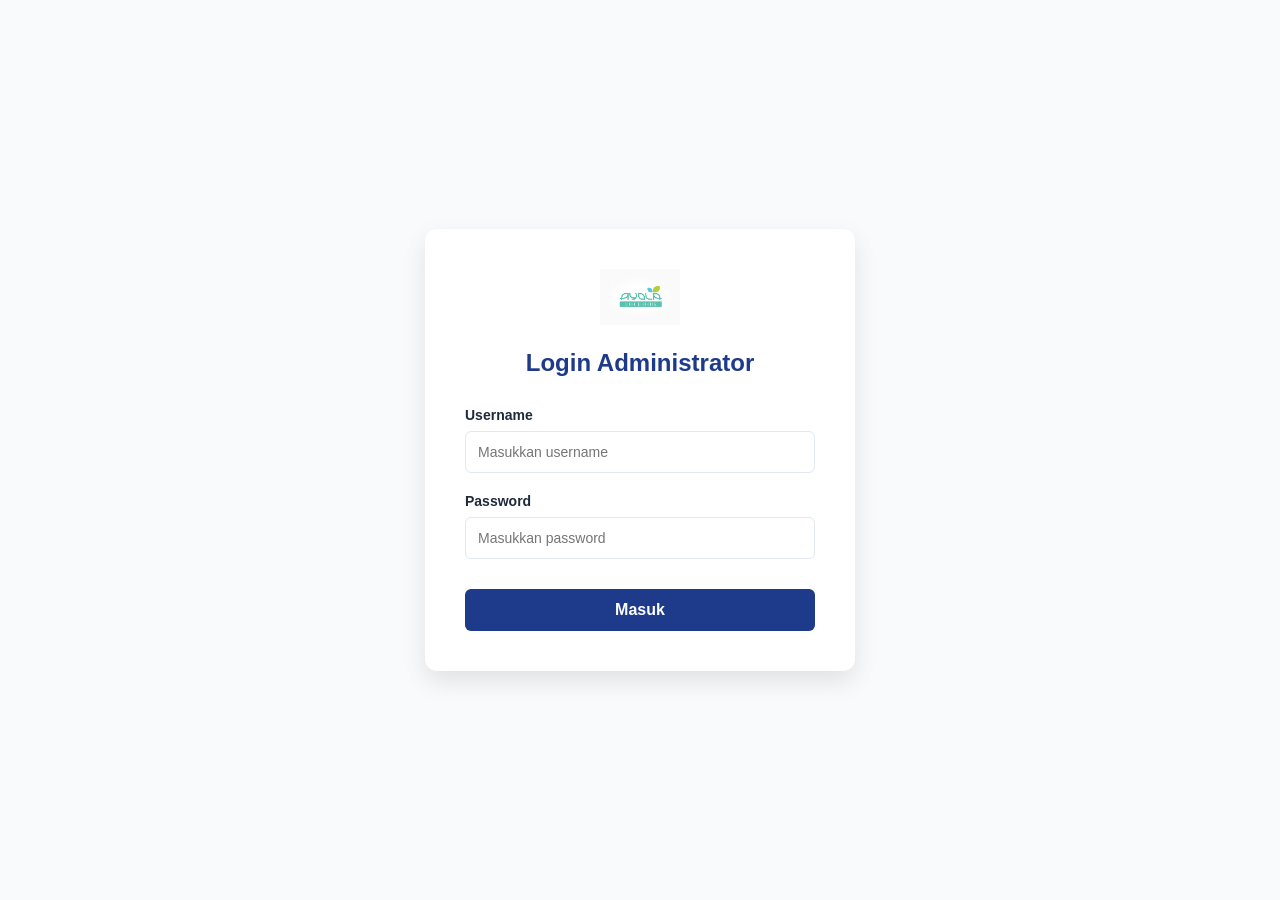
==== index.html @ 77dcda5b "Add files via upload" ====
<!DOCTYPE html>
<html lang="id">
<head>
    <meta charset="UTF-8">
    <meta name="viewport" content="width=device-width, initial-scale=1.0">
    <title>Login - Portal IT</title>
    <style>
        :root { 
            --primary: #1e3a8a; 
            --bg: #f8fafc; 
            --text: #1e293b; 
            --card-bg: #ffffff; 
            --border: #e2e8f0; 
        }
        body { 
            font-family: 'Segoe UI', Tahoma, Geneva, Verdana, sans-serif; 
            background-color: var(--bg); 
            color: var(--text); 
            margin: 0; 
            height: 100vh;
            display: flex; 
            justify-content: center; 
            align-items: center; 
        }
        .login-container {
            background-color: var(--card-bg);
            padding: 40px;
            border-radius: 12px;
            box-shadow: 0 10px 25px rgba(0,0,0,0.1);
            width: 100%;
            max-width: 350px;
            text-align: center;
        }
        .logo-login {
            width: 80px;
            margin-bottom: 20px;
        }
        h2 {
            margin-top: 0;
            color: var(--primary);
            margin-bottom: 30px;
        }
        .form-group {
            margin-bottom: 20px;
            text-align: left;
        }
        label {
            display: block;
            margin-bottom: 8px;
            font-size: 14px;
            font-weight: 600;
        }
        input {
            width: 100%;
            padding: 12px;
            border: 1px solid var(--border);
            border-radius: 6px;
            box-sizing: border-box;
            font-size: 14px;
        }
        input:focus {
            outline: none;
            border-color: var(--primary);
        }
        button {
            width: 100%;
            background-color: var(--primary);
            color: white;
            border: none;
            padding: 12px;
            border-radius: 6px;
            font-size: 16px;
            font-weight: bold;
            cursor: pointer;
            transition: 0.3s;
            margin-top: 10px;
        }
        button:hover {
            background-color: #172554;
        }
        .error-message {
            color: #ef4444;
            font-size: 13px;
            margin-top: 15px;
            display: none; /* Disembunyikan secara default */
        }
    </style>
</head>
<body>

    <div class="login-container">
        <!-- Jangan lupa sesuaikan nama logo.png di bawah ini jika perlu -->
        <img src="Ayola.png" alt="Logo" class="logo-login">
        
        <h2>Login Administrator</h2>

        <form id="loginForm">
            <div class="form-group">
                <label for="username">Username</label>
                <input type="text" id="username" placeholder="Masukkan username" required>
            </div>
            
            <div class="form-group">
                <label for="password">Password</label>
                <input type="password" id="password" placeholder="Masukkan password" required>
            </div>

            <button type="submit">Masuk</button>
            <div id="errorMessage" class="error-message">Username atau password salah!</div>
        </form>
    </div>

    <script>
        // --- PENGATURAN USERNAME DAN PASSWORD ---
        // Anda bisa mengubah 'admin' dan '12345' di bawah ini
        const validUsername = "admin";
        const validPassword = "123"; 

        document.getElementById('loginForm').addEventListener('submit', function(e) {
            e.preventDefault(); // Mencegah halaman refresh otomatis
            
            const inputUser = document.getElementById('username').value;
            const inputPass = document.getElementById('password').value;
            const errorMsg = document.getElementById('errorMessage');

            // Cek apakah username dan password cocok
            if (inputUser === validUsername && inputPass === validPassword) {
                // Jika BENAR, sembunyikan pesan error dan pindah ke halaman Dashboard
                errorMsg.style.display = 'none';
                
                // Simpan "tanda" bahwa user sudah login (opsional untuk keamanan tambahan nanti)
                localStorage.setItem('isLoggedIn', 'true');
                
                // Pindah halaman
                window.location.href = 'dashboard.html'; 
            } else {
                // Jika SALAH, tampilkan pesan error
                errorMsg.style.display = 'block';
            }
        });
    </script>

</body>
</html>
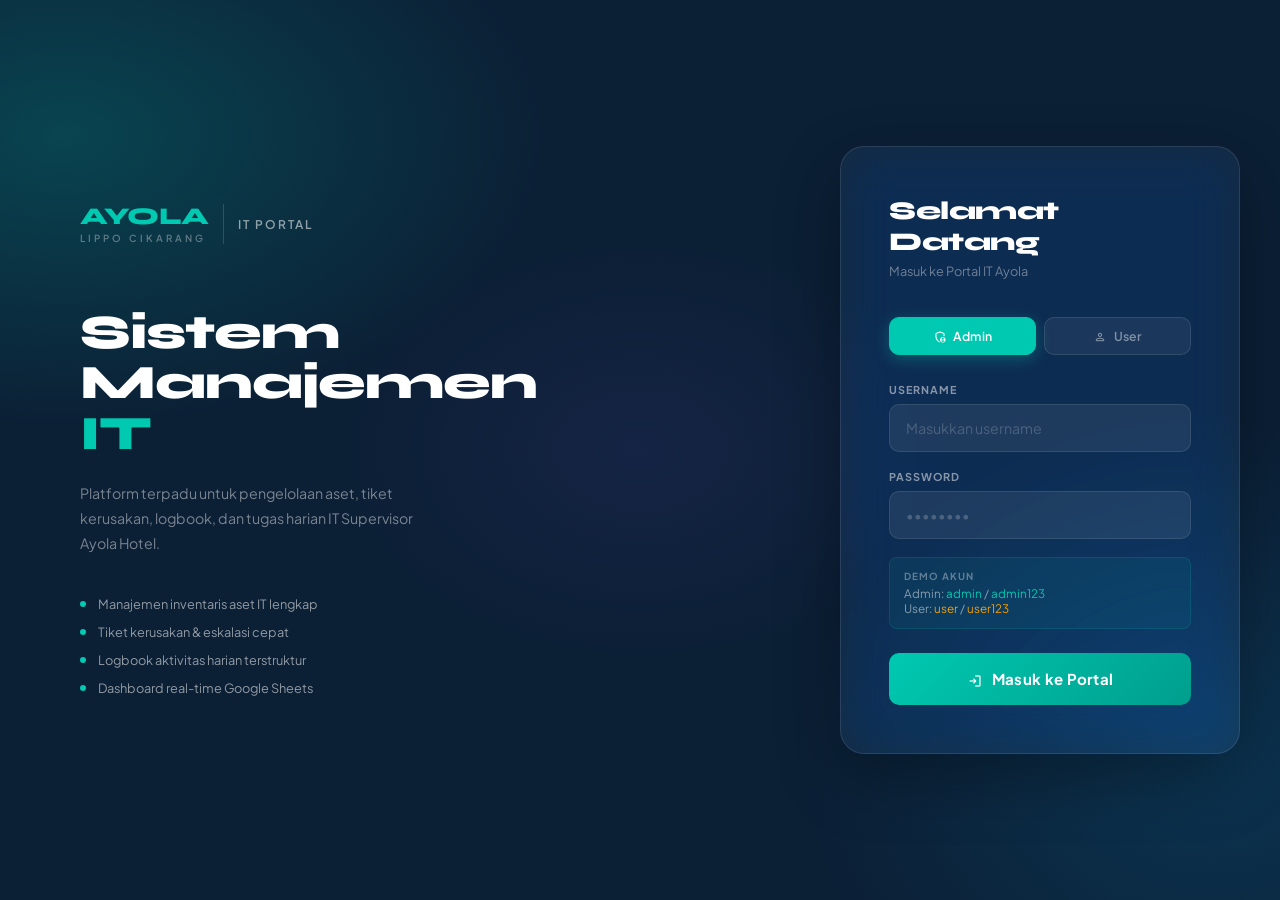
==== commit fd4917f2: "Add files via upload" ====
--- a/index.html
+++ b/index.html
@@ -1,144 +1,158 @@
-<!DOCTYPE html>
-<html lang="id">
-<head>
-    <meta charset="UTF-8">
-    <meta name="viewport" content="width=device-width, initial-scale=1.0">
-    <title>Login - Portal IT</title>
-    <style>
-        :root { 
-            --primary: #1e3a8a; 
-            --bg: #f8fafc; 
-            --text: #1e293b; 
-            --card-bg: #ffffff; 
-            --border: #e2e8f0; 
-        }
-        body { 
-            font-family: 'Segoe UI', Tahoma, Geneva, Verdana, sans-serif; 
-            background-color: var(--bg); 
-            color: var(--text); 
-            margin: 0; 
-            height: 100vh;
-            display: flex; 
-            justify-content: center; 
-            align-items: center; 
-        }
-        .login-container {
-            background-color: var(--card-bg);
-            padding: 40px;
-            border-radius: 12px;
-            box-shadow: 0 10px 25px rgba(0,0,0,0.1);
-            width: 100%;
-            max-width: 350px;
-            text-align: center;
-        }
-        .logo-login {
-            width: 80px;
-            margin-bottom: 20px;
-        }
-        h2 {
-            margin-top: 0;
-            color: var(--primary);
-            margin-bottom: 30px;
-        }
-        .form-group {
-            margin-bottom: 20px;
-            text-align: left;
-        }
-        label {
-            display: block;
-            margin-bottom: 8px;
-            font-size: 14px;
-            font-weight: 600;
-        }
-        input {
-            width: 100%;
-            padding: 12px;
-            border: 1px solid var(--border);
-            border-radius: 6px;
-            box-sizing: border-box;
-            font-size: 14px;
-        }
-        input:focus {
-            outline: none;
-            border-color: var(--primary);
-        }
-        button {
-            width: 100%;
-            background-color: var(--primary);
-            color: white;
-            border: none;
-            padding: 12px;
-            border-radius: 6px;
-            font-size: 16px;
-            font-weight: bold;
-            cursor: pointer;
-            transition: 0.3s;
-            margin-top: 10px;
-        }
-        button:hover {
-            background-color: #172554;
-        }
-        .error-message {
-            color: #ef4444;
-            font-size: 13px;
-            margin-top: 15px;
-            display: none; /* Disembunyikan secara default */
-        }
-    </style>
-</head>
-<body>
-
-    <div class="login-container">
-        <!-- Jangan lupa sesuaikan nama logo.png di bawah ini jika perlu -->
-        <img src="Ayola.png" alt="Logo" class="logo-login">
-        
-        <h2>Login Administrator</h2>
-
-        <form id="loginForm">
-            <div class="form-group">
-                <label for="username">Username</label>
-                <input type="text" id="username" placeholder="Masukkan username" required>
-            </div>
-            
-            <div class="form-group">
-                <label for="password">Password</label>
-                <input type="password" id="password" placeholder="Masukkan password" required>
-            </div>
-
-            <button type="submit">Masuk</button>
-            <div id="errorMessage" class="error-message">Username atau password salah!</div>
-        </form>
-    </div>
-
-    <script>
-        // --- PENGATURAN USERNAME DAN PASSWORD ---
-        // Anda bisa mengubah 'admin' dan '12345' di bawah ini
-        const validUsername = "admin";
-        const validPassword = "123"; 
-
-        document.getElementById('loginForm').addEventListener('submit', function(e) {
-            e.preventDefault(); // Mencegah halaman refresh otomatis
-            
-            const inputUser = document.getElementById('username').value;
-            const inputPass = document.getElementById('password').value;
-            const errorMsg = document.getElementById('errorMessage');
-
-            // Cek apakah username dan password cocok
-            if (inputUser === validUsername && inputPass === validPassword) {
-                // Jika BENAR, sembunyikan pesan error dan pindah ke halaman Dashboard
-                errorMsg.style.display = 'none';
-                
-                // Simpan "tanda" bahwa user sudah login (opsional untuk keamanan tambahan nanti)
-                localStorage.setItem('isLoggedIn', 'true');
-                
-                // Pindah halaman
-                window.location.href = 'dashboard.html'; 
-            } else {
-                // Jika SALAH, tampilkan pesan error
-                errorMsg.style.display = 'block';
-            }
-        });
-    </script>
-
-</body>
-</html>+<!DOCTYPE html>
+<html lang="id">
+<head>
+<meta charset="UTF-8">
+<meta name="viewport" content="width=device-width, initial-scale=1.0">
+<title>Ayola IT Portal – Login</title>
+<link href="https://fonts.googleapis.com/css2?family=Plus+Jakarta+Sans:wght@300;400;500;600;700;800&family=Syne:wght@700;800;900&display=swap" rel="stylesheet">
+<link href="https://fonts.googleapis.com/css2?family=Material+Symbols+Rounded:opsz,wght,FILL,GRAD@20,400,1,0" rel="stylesheet">
+<link rel="stylesheet" href="shared.css">
+</head>
+<body>
+
+<div id="loginPage">
+  <div class="login-left">
+    <div class="brand-mark">
+      <div>
+        <div class="brand-logo-text">AYOLA</div>
+        <div class="brand-logo-sub">Lippo Cikarang</div>
+      </div>
+      <div class="brand-divider"></div>
+      <div class="brand-portal">IT Portal</div>
+    </div>
+    <h1>Sistem<br>Manajemen <em>IT</em></h1>
+    <p>Platform terpadu untuk pengelolaan aset, tiket kerusakan, logbook, dan tugas harian IT Supervisor Ayola Hotel.</p>
+    <div class="login-features">
+      <div class="login-feat"><div class="dot"></div>Manajemen inventaris aset IT lengkap</div>
+      <div class="login-feat"><div class="dot"></div>Tiket kerusakan & eskalasi cepat</div>
+      <div class="login-feat"><div class="dot"></div>Logbook aktivitas harian terstruktur</div>
+      <div class="login-feat"><div class="dot"></div>Dashboard real-time Google Sheets</div>
+    </div>
+  </div>
+
+  <div class="login-right">
+    <div class="login-card">
+      <h2>Selamat Datang</h2>
+      <div class="subtitle">Masuk ke Portal IT Ayola</div>
+
+      <div class="role-tabs">
+        <button class="role-tab active" onclick="setRole('admin', this)">
+          <span class="material-symbols-rounded" style="font-size:14px;vertical-align:middle;margin-right:4px">admin_panel_settings</span>
+          Admin
+        </button>
+        <button class="role-tab" onclick="setRole('user', this)">
+          <span class="material-symbols-rounded" style="font-size:14px;vertical-align:middle;margin-right:4px">person</span>
+          User
+        </button>
+      </div>
+
+      <div class="field">
+        <label>Username</label>
+        <input id="lUser" type="text" placeholder="Masukkan username" autocomplete="username">
+      </div>
+      <div class="field">
+        <label>Password</label>
+        <input id="lPass" type="password" placeholder="••••••••" autocomplete="current-password">
+      </div>
+
+      <div style="background:rgba(0,201,177,0.07);border:1px solid rgba(0,201,177,0.15);border-radius:8px;padding:12px 14px;margin-bottom:16px;font-size:0.78rem;color:rgba(255,255,255,0.5)">
+        <div style="margin-bottom:4px;color:rgba(255,255,255,0.35);font-weight:700;text-transform:uppercase;letter-spacing:1px;font-size:0.65rem">Demo Akun</div>
+        <div>Admin: <span style="color:var(--teal)">admin</span> / <span style="color:var(--teal)">admin123</span></div>
+        <div>User: <span style="color:var(--amber)">user</span> / <span style="color:var(--amber)">user123</span></div>
+      </div>
+
+      <button class="login-btn" onclick="doLogin()">
+        <span class="material-symbols-rounded" style="font-size:16px;vertical-align:middle;margin-right:6px">login</span>
+        Masuk ke Portal
+      </button>
+      <div class="login-err" id="loginErr">Username atau password salah!</div>
+    </div>
+  </div>
+</div>
+
+<script>
+let selectedRole = 'admin';
+
+function setRole(role, btn) {
+  selectedRole = role;
+  document.querySelectorAll('.role-tab').forEach(b => b.classList.remove('active'));
+  btn.classList.add('active');
+}
+
+const API = "https://sheetdb.io/api/v1/uflcumfapg0oz";
+
+// Built-in accounts: admin & user (for demo / fallback)
+const LOCAL_ACCOUNTS = [
+  { username: 'admin', password: 'admin123', nama: 'Administrator', role: 'admin' },
+  { username: 'it',    password: 'ayola2024', nama: 'IT Supervisor',  role: 'admin' },
+  { username: 'user',  password: 'user123',  nama: 'Staff IT',        role: 'user'  },
+  { username: 'staff', password: 'staff123', nama: 'Staff Umum',      role: 'user'  },
+];
+
+async function doLogin() {
+  const user = document.getElementById('lUser').value.trim();
+  const pass = document.getElementById('lPass').value.trim();
+  const err  = document.getElementById('loginErr');
+  const btn  = document.querySelector('.login-btn');
+
+  if (!user || !pass) {
+    err.style.display = 'block';
+    err.textContent = 'Isi username dan password terlebih dahulu!';
+    return;
+  }
+  err.style.display = 'none';
+  btn.textContent = 'Memeriksa...';
+  btn.disabled = true;
+
+  let loginOk = false, namaUser = user, userRole = selectedRole;
+
+  // Try remote API first
+  try {
+    const controller = new AbortController();
+    const timeout = setTimeout(() => controller.abort(), 5000);
+    const r = await fetch(API + '?sheet=user', { signal: controller.signal });
+    clearTimeout(timeout);
+    if (r.ok) {
+      const users = await r.json();
+      if (Array.isArray(users)) {
+        const found = users.find(u =>
+          String(u.username).trim() === user &&
+          String(u.password).trim() === pass
+        );
+        if (found) {
+          loginOk = true;
+          namaUser = found.nama || user;
+          userRole = found.role || selectedRole;
+        }
+      }
+    }
+  } catch (e) {}
+
+  // Fallback local
+  if (!loginOk) {
+    const local = LOCAL_ACCOUNTS.find(a => a.username === user && a.password === pass && a.role === selectedRole);
+    if (local) { loginOk = true; namaUser = local.nama; userRole = local.role; }
+  }
+
+  btn.textContent = 'Masuk ke Portal';
+  btn.disabled = false;
+
+  if (loginOk) {
+    localStorage.setItem('isLoggedIn', 'true');
+    localStorage.setItem('namaUser', namaUser);
+    localStorage.setItem('userRole', userRole);
+    window.location.href = 'dashboard.html';
+    return;
+  }
+
+  err.style.display = 'block';
+  err.textContent = 'Username atau password salah!';
+}
+
+document.getElementById('lPass').addEventListener('keydown', e => { if (e.key === 'Enter') doLogin(); });
+window.onload = () => {
+  if (localStorage.getItem('isLoggedIn') === 'true') window.location.href = 'dashboard.html';
+};
+</script>
+</body>
+</html>
--- a/shared.css
+++ b/shared.css
@@ -0,0 +1,650 @@
+/* ═══════════════════════════════════════
+   AYOLA IT PORTAL — shared.css v2
+   ═══════════════════════════════════════ */
+@import url('https://fonts.googleapis.com/css2?family=Plus+Jakarta+Sans:wght@300;400;500;600;700;800&family=Syne:wght@700;800;900&display=swap');
+
+*, *::before, *::after { box-sizing: border-box; margin: 0; padding: 0; }
+
+:root {
+  --teal:        #00c9b1;
+  --teal-dark:   #009e8d;
+  --teal-dim:    #007a6e;
+  --teal-light:  #e0faf7;
+  --teal-glow:   rgba(0,201,177,0.18);
+  --navy:        #0b1f35;
+  --navy2:       #0f2849;
+  --navy3:       #1a3a52;
+  --ink:         #182635;
+  --muted:       #5e7a8a;
+  --border:      #d6e8ed;
+  --bg:          #eef4f7;
+  --white:       #ffffff;
+  --red:         #e84057;
+  --amber:       #f59f00;
+  --sky:         #0ea5e9;
+  --purple:      #8b5cf6;
+  --green:       #10b981;
+  --sidebar-w:   268px;
+  --radius:      16px;
+  --radius-sm:   10px;
+  --shadow:      0 4px 24px rgba(0,0,0,0.06);
+  --shadow-md:   0 8px 40px rgba(0,0,0,0.12);
+}
+
+html { font-size: 15px; }
+body {
+  font-family: 'Plus Jakarta Sans', sans-serif;
+  background: var(--bg);
+  color: var(--ink);
+  min-height: 100vh;
+}
+
+/* ══════════════════════════
+   LOGIN PAGE
+══════════════════════════ */
+#loginPage {
+  display: flex;
+  min-height: 100vh;
+  background: var(--navy);
+  overflow: hidden;
+  position: relative;
+}
+#loginPage::before {
+  content: '';
+  position: absolute; inset: 0;
+  background:
+    radial-gradient(ellipse 70% 60% at 5% 15%, rgba(0,201,177,0.22) 0%, transparent 55%),
+    radial-gradient(ellipse 60% 70% at 95% 85%, rgba(14,165,233,0.15) 0%, transparent 55%),
+    radial-gradient(ellipse 40% 40% at 50% 50%, rgba(139,92,246,0.08) 0%, transparent 60%);
+  animation: glow 10s ease-in-out infinite alternate;
+}
+@keyframes glow {
+  from { opacity:.7; transform:scale(1); }
+  to   { opacity:1;  transform:scale(1.04); }
+}
+
+.login-left {
+  flex: 1;
+  display: flex; flex-direction: column; justify-content: center;
+  padding: 64px 80px;
+  position: relative; z-index: 1;
+}
+.brand-mark {
+  display: flex; align-items: center; gap: 14px;
+  margin-bottom: 64px;
+}
+.brand-logo-text {
+  font-family: 'Syne', sans-serif;
+  font-size: 1.6rem; font-weight: 900;
+  color: var(--teal);
+  letter-spacing: -0.5px;
+  line-height: 1;
+}
+.brand-logo-sub {
+  font-size: 0.65rem; font-weight: 600;
+  color: rgba(255,255,255,0.35);
+  letter-spacing: 3px;
+  text-transform: uppercase;
+  margin-top: 3px;
+}
+.brand-divider {
+  width: 1px; height: 40px;
+  background: rgba(255,255,255,0.15);
+}
+.brand-portal {
+  color: rgba(255,255,255,0.55);
+  font-size: 0.8rem; font-weight: 600;
+  letter-spacing: 2px; text-transform: uppercase;
+}
+
+.login-left h1 {
+  font-family: 'Syne', sans-serif;
+  font-size: 3.2rem; font-weight: 900;
+  color: white; line-height: 1.05;
+  margin-bottom: 22px;
+  letter-spacing: -1px;
+}
+.login-left h1 em {
+  color: var(--teal); font-style: normal;
+  display: block;
+}
+.login-left p {
+  color: rgba(255,255,255,0.45);
+  font-size: 0.95rem; line-height: 1.75;
+  max-width: 370px;
+}
+.login-features {
+  display: flex; flex-direction: column; gap: 12px;
+  margin-top: 40px;
+}
+.login-feat {
+  display: flex; align-items: center; gap: 12px;
+  color: rgba(255,255,255,0.55); font-size: 0.85rem;
+}
+.login-feat .dot {
+  width: 6px; height: 6px;
+  background: var(--teal); border-radius: 50%; flex-shrink: 0;
+}
+
+.login-right {
+  width: 480px;
+  display: flex; align-items: center; justify-content: center;
+  padding: 40px;
+  position: relative; z-index: 1;
+}
+.login-card {
+  background: rgba(255,255,255,0.05);
+  backdrop-filter: blur(24px) saturate(180%);
+  border: 1px solid rgba(255,255,255,0.1);
+  border-radius: 24px;
+  padding: 48px;
+  width: 100%;
+  box-shadow: 0 24px 64px rgba(0,0,0,0.3);
+}
+.login-card h2 {
+  font-family: 'Syne', sans-serif;
+  color: white; font-size: 1.7rem; font-weight: 800;
+  letter-spacing: -0.5px; margin-bottom: 6px;
+}
+.login-card .subtitle {
+  color: rgba(255,255,255,0.4);
+  font-size: 0.85rem; margin-bottom: 38px;
+}
+.role-tabs {
+  display: flex; gap: 8px; margin-bottom: 28px;
+}
+.role-tab {
+  flex: 1; padding: 10px;
+  background: rgba(255,255,255,0.06);
+  border: 1.5px solid rgba(255,255,255,0.1);
+  border-radius: 10px;
+  color: rgba(255,255,255,0.45);
+  font-family: inherit; font-size: 0.82rem; font-weight: 600;
+  cursor: pointer; transition: all 0.2s;
+  letter-spacing: 0.3px;
+}
+.role-tab.active {
+  background: var(--teal);
+  border-color: var(--teal);
+  color: white;
+  box-shadow: 0 4px 16px rgba(0,201,177,0.3);
+}
+.field { margin-bottom: 18px; }
+.field label {
+  display: block;
+  color: rgba(255,255,255,0.5);
+  font-size: 0.72rem; font-weight: 700;
+  letter-spacing: 1px; text-transform: uppercase;
+  margin-bottom: 8px;
+}
+.field input {
+  width: 100%; padding: 14px 16px;
+  background: rgba(255,255,255,0.07);
+  border: 1.5px solid rgba(255,255,255,0.1);
+  border-radius: var(--radius-sm);
+  color: white; font-family: inherit; font-size: 0.95rem;
+  transition: all 0.2s;
+}
+.field input::placeholder { color: rgba(255,255,255,0.2); }
+.field input:focus {
+  outline: none;
+  border-color: var(--teal);
+  background: rgba(0,201,177,0.07);
+  box-shadow: 0 0 0 3px rgba(0,201,177,0.15);
+}
+.login-btn {
+  width: 100%; padding: 16px;
+  background: linear-gradient(135deg, var(--teal) 0%, var(--teal-dark) 100%);
+  color: white; border: none; border-radius: var(--radius-sm);
+  font-family: inherit; font-size: 1rem; font-weight: 700;
+  cursor: pointer; transition: all 0.25s; margin-top: 8px;
+  letter-spacing: 0.3px;
+}
+.login-btn:hover {
+  transform: translateY(-2px);
+  box-shadow: 0 10px 28px rgba(0,201,177,0.4);
+}
+.login-err {
+  color: #ff8096; font-size: 0.82rem;
+  margin-top: 14px; text-align: center; display: none;
+  background: rgba(232,64,87,0.1); padding: 10px 14px; border-radius: 8px;
+}
+
+/* ══════════════════════════
+   APP SHELL
+══════════════════════════ */
+#appPage { display: flex; min-height: 100vh; }
+
+.sidebar {
+  position: fixed; top: 0; left: 0;
+  width: var(--sidebar-w); height: 100vh;
+  background: var(--navy);
+  display: flex; flex-direction: column;
+  overflow: hidden; z-index: 100;
+  border-right: 1px solid rgba(255,255,255,0.04);
+}
+.sidebar-header {
+  padding: 26px 22px 18px;
+  border-bottom: 1px solid rgba(255,255,255,0.06);
+}
+.sb-brand {
+  display: flex; align-items: center; gap: 12px;
+}
+.sb-logo-text {
+  font-family: 'Syne', sans-serif;
+  font-size: 1.25rem; font-weight: 900;
+  color: var(--teal); letter-spacing: -0.5px;
+  line-height: 1;
+}
+.sb-logo-sub {
+  font-size: 0.6rem; font-weight: 600;
+  color: rgba(255,255,255,0.3);
+  letter-spacing: 2px; text-transform: uppercase;
+  margin-top: 3px;
+}
+.sb-badge {
+  margin-left: auto;
+  background: rgba(0,201,177,0.15);
+  color: var(--teal);
+  font-size: 0.58rem; font-weight: 700;
+  letter-spacing: 1.5px; text-transform: uppercase;
+  padding: 3px 8px; border-radius: 6px;
+  border: 1px solid rgba(0,201,177,0.2);
+}
+
+.nav-section { padding: 18px 14px 6px; flex: 1; overflow-y: auto; }
+.nav-label {
+  font-size: 0.6rem; font-weight: 700;
+  color: rgba(255,255,255,0.22);
+  letter-spacing: 2px; text-transform: uppercase;
+  padding: 0 10px; margin-bottom: 6px;
+}
+.nav-item {
+  display: flex; align-items: center; gap: 11px;
+  padding: 11px 12px;
+  border-radius: var(--radius-sm);
+  cursor: pointer;
+  color: rgba(255,255,255,0.45);
+  font-size: 0.875rem; font-weight: 500;
+  transition: all 0.18s;
+  margin-bottom: 2px;
+  text-decoration: none;
+}
+.nav-item .material-symbols-rounded { font-size: 19px; flex-shrink: 0; }
+.nav-item:hover { background: rgba(255,255,255,0.06); color: rgba(255,255,255,0.82); }
+.nav-item.active {
+  background: linear-gradient(135deg, rgba(0,201,177,0.9) 0%, rgba(0,158,141,0.9) 100%);
+  color: white;
+  box-shadow: 0 4px 16px rgba(0,201,177,0.25);
+}
+
+.sidebar-bottom {
+  padding: 14px;
+  border-top: 1px solid rgba(255,255,255,0.06);
+}
+.user-info {
+  display: flex; align-items: center; gap: 11px;
+  padding: 10px 10px 6px;
+}
+.user-avatar {
+  width: 36px; height: 36px;
+  background: linear-gradient(135deg, var(--teal) 0%, var(--teal-dark) 100%);
+  border-radius: 10px;
+  display: flex; align-items: center; justify-content: center;
+  font-family: 'Syne', sans-serif; font-size: 0.9rem; font-weight: 800;
+  color: white; flex-shrink: 0;
+}
+.user-name { color: white; font-size: 0.84rem; font-weight: 600; }
+.user-role {
+  color: rgba(255,255,255,0.32);
+  font-size: 0.68rem; margin-top: 1px;
+}
+.role-badge-user {
+  display: inline-block;
+  background: rgba(245,159,0,0.15);
+  color: var(--amber);
+  font-size: 0.6rem; font-weight: 700;
+  letter-spacing: 1px; text-transform: uppercase;
+  padding: 2px 7px; border-radius: 5px;
+  border: 1px solid rgba(245,159,0,0.2);
+  margin-top: 2px;
+}
+.role-badge-admin {
+  display: inline-block;
+  background: rgba(0,201,177,0.12);
+  color: var(--teal);
+  font-size: 0.6rem; font-weight: 700;
+  letter-spacing: 1px; text-transform: uppercase;
+  padding: 2px 7px; border-radius: 5px;
+  border: 1px solid rgba(0,201,177,0.2);
+  margin-top: 2px;
+}
+.logout-btn {
+  display: flex; align-items: center; gap: 9px;
+  padding: 10px 12px;
+  border-radius: var(--radius-sm);
+  cursor: pointer;
+  color: rgba(255,100,120,0.75);
+  font-size: 0.82rem; font-weight: 600;
+  background: none; border: none; font-family: inherit;
+  width: 100%; transition: all 0.2s; margin-top: 4px;
+}
+.logout-btn:hover { background: rgba(232,64,87,0.1); color: #ff6b7a; }
+.logout-btn .material-symbols-rounded { font-size: 17px; }
+
+/* ══════════════════════════
+   MAIN CONTENT
+══════════════════════════ */
+.main {
+  margin-left: var(--sidebar-w);
+  padding: 36px 40px;
+  min-height: 100vh;
+  flex: 1;
+}
+.page { display: block; }
+.page-header { margin-bottom: 32px; }
+.page-header h1 {
+  font-family: 'Syne', sans-serif;
+  font-size: 1.8rem; color: var(--ink);
+  font-weight: 800; letter-spacing: -0.5px;
+}
+.page-header p { color: var(--muted); font-size: 0.875rem; margin-top: 5px; }
+
+/* Cards */
+.card {
+  background: var(--white);
+  border-radius: var(--radius);
+  padding: 28px;
+  box-shadow: var(--shadow);
+  border: 1px solid rgba(214,232,237,0.6);
+}
+.card-title {
+  font-family: 'Syne', sans-serif;
+  font-size: 0.95rem; font-weight: 800;
+  color: var(--ink);
+  display: flex; align-items: center; gap: 10px;
+  margin-bottom: 22px;
+  letter-spacing: -0.2px;
+}
+.card-title .material-symbols-rounded { color: var(--teal); font-size: 21px; }
+
+/* Stats */
+.stats-grid { display: grid; grid-template-columns: repeat(auto-fit, minmax(180px, 1fr)); gap: 18px; margin-bottom: 28px; }
+.stat-card {
+  background: var(--white);
+  border-radius: var(--radius);
+  padding: 22px 22px;
+  box-shadow: var(--shadow);
+  border: 1px solid rgba(214,232,237,0.6);
+  display: flex; align-items: center; gap: 16px;
+  transition: transform 0.2s, box-shadow 0.2s;
+  cursor: default;
+}
+.stat-card:hover { transform: translateY(-3px); box-shadow: var(--shadow-md); }
+.stat-icon {
+  width: 50px; height: 50px;
+  border-radius: 14px;
+  display: flex; align-items: center; justify-content: center;
+  flex-shrink: 0;
+}
+.stat-icon .material-symbols-rounded { font-size: 22px; }
+.stat-icon.teal   { background: var(--teal-light); color: var(--teal); }
+.stat-icon.red    { background: #fde8ec; color: var(--red); }
+.stat-icon.green  { background: #d1fae5; color: var(--green); }
+.stat-icon.amber  { background: #fef3c7; color: var(--amber); }
+.stat-icon.sky    { background: #e0f2fe; color: var(--sky); }
+.stat-icon.purple { background: #ede9fe; color: var(--purple); }
+.stat-num {
+  font-family: 'Syne', sans-serif;
+  font-size: 2rem; font-weight: 900;
+  color: var(--ink); line-height: 1;
+  letter-spacing: -1px;
+}
+.stat-label { color: var(--muted); font-size: 0.72rem; font-weight: 700; text-transform: uppercase; letter-spacing: 0.6px; margin-top: 4px; }
+
+/* Forms */
+.form-grid { display: grid; grid-template-columns: repeat(auto-fit, minmax(200px, 1fr)); gap: 16px; margin-bottom: 20px; }
+.form-group { display: flex; flex-direction: column; }
+.form-group label {
+  font-size: 0.7rem; font-weight: 700;
+  color: var(--muted); text-transform: uppercase;
+  letter-spacing: 0.6px; margin-bottom: 7px;
+}
+.form-group input,
+.form-group select,
+.form-group textarea {
+  padding: 11px 14px;
+  border: 1.5px solid var(--border);
+  border-radius: var(--radius-sm);
+  font-family: inherit; font-size: 0.88rem; color: var(--ink);
+  background: var(--white); transition: all 0.2s;
+}
+.form-group input:focus,
+.form-group select:focus,
+.form-group textarea:focus {
+  outline: none; border-color: var(--teal);
+  box-shadow: 0 0 0 3px rgba(0,201,177,0.12);
+}
+
+/* Buttons */
+.btn {
+  padding: 11px 20px;
+  border: none; border-radius: var(--radius-sm);
+  font-family: inherit; font-size: 0.85rem; font-weight: 700;
+  cursor: pointer;
+  display: inline-flex; align-items: center; gap: 7px;
+  transition: all 0.2s; letter-spacing: 0.2px;
+}
+.btn-primary { background: linear-gradient(135deg, var(--teal) 0%, var(--teal-dark) 100%); color: white; }
+.btn-primary:hover { transform: translateY(-1px); box-shadow: 0 6px 18px rgba(0,201,177,0.35); }
+.btn-secondary { background: #f1f5f8; color: var(--ink); }
+.btn-secondary:hover { background: #e4eaee; }
+.btn-danger { background: linear-gradient(135deg, #e84057 0%, #c0334a 100%); color: white; }
+.btn-danger:hover { transform: translateY(-1px); box-shadow: 0 6px 18px rgba(232,64,87,0.35); }
+.btn-sm { padding: 7px 14px; font-size: 0.78rem; }
+.btn-success-sm { background: #d1fae5; color: #065f46; padding: 6px 12px; font-size: 0.76rem; }
+.btn-success-sm:hover { background: var(--green); color: white; }
+.btn-danger-sm { background: #fde8ec; color: var(--red); padding: 6px 12px; font-size: 0.76rem; }
+.btn-danger-sm:hover { background: var(--red); color: white; }
+.btn-excel { background: #d1fae5; color: #065f46; }
+.btn-excel:hover { background: var(--green); color: white; }
+
+/* Tables */
+.table-wrap { overflow-x: auto; border-radius: var(--radius-sm); }
+table { width: 100%; border-collapse: collapse; font-size: 0.855rem; }
+thead tr { background: #f6fafc; }
+th {
+  padding: 12px 16px;
+  text-align: left; font-size: 0.66rem; font-weight: 700;
+  text-transform: uppercase; letter-spacing: 0.8px;
+  color: var(--muted); white-space: nowrap;
+  border-bottom: 1px solid var(--border);
+}
+td { padding: 14px 16px; border-top: 1px solid #f0f5f7; vertical-align: middle; }
+tbody tr { transition: background 0.15s; }
+tbody tr:hover td { background: #f6fafc; }
+
+/* Badges */
+.badge {
+  display: inline-flex; align-items: center;
+  padding: 4px 10px; border-radius: 20px;
+  font-size: 0.7rem; font-weight: 700;
+  white-space: nowrap; letter-spacing: 0.2px;
+}
+.badge-green  { background: #d1fae5; color: #065f46; }
+.badge-blue   { background: #dbeafe; color: #1e40af; }
+.badge-red    { background: #fde8ec; color: #9b1122; }
+.badge-amber  { background: #fef3c7; color: #92400e; }
+.badge-gray   { background: #f1f5f9; color: var(--muted); }
+.badge-teal   { background: var(--teal-light); color: var(--teal-dim); }
+.badge-purple { background: #ede9fe; color: #5b21b6; }
+
+/* Info banner */
+.info-banner {
+  background: linear-gradient(135deg, var(--teal) 0%, var(--teal-dark) 100%);
+  color: white; border-radius: var(--radius);
+  padding: 22px 28px;
+  display: flex; align-items: center; gap: 16px;
+  margin-bottom: 24px;
+}
+.info-banner .material-symbols-rounded { font-size: 30px; opacity: 0.8; flex-shrink: 0; }
+.info-banner h3 { font-family: 'Syne', sans-serif; font-size: 0.95rem; margin-bottom: 3px; }
+.info-banner p  { font-size: 0.8rem; opacity: 0.75; }
+
+/* Modal */
+.modal-overlay {
+  display: none; position: fixed; top: 0; left: 0;
+  width: 100%; height: 100%;
+  background: rgba(11,31,53,0.6);
+  backdrop-filter: blur(6px);
+  justify-content: center; align-items: center; z-index: 1000;
+}
+.modal-overlay.active { display: flex; }
+.modal-box {
+  background: white; padding: 36px;
+  border-radius: 20px; width: 500px; max-width: 95vw;
+  box-shadow: 0 24px 60px rgba(0,0,0,0.2);
+  max-height: 90vh; overflow-y: auto;
+}
+.modal-header {
+  display: flex; justify-content: space-between; align-items: center;
+  margin-bottom: 28px;
+}
+.modal-header h3 {
+  font-family: 'Syne', sans-serif;
+  font-size: 1.1rem; font-weight: 800; color: var(--ink);
+}
+.modal-close {
+  background: #f1f5f8; border: none; width: 34px; height: 34px;
+  border-radius: 8px; cursor: pointer; color: var(--muted);
+  display: flex; align-items: center; justify-content: center;
+  font-size: 18px; transition: all 0.2s;
+}
+.modal-close:hover { background: #fde8ec; color: var(--red); }
+
+/* Action bar */
+.action-bar {
+  display: flex; justify-content: space-between; align-items: center;
+  margin-bottom: 22px; gap: 12px; flex-wrap: wrap;
+}
+.search-box { position: relative; display: flex; align-items: center; }
+.search-box .material-symbols-rounded {
+  position: absolute; left: 14px; color: #94a3b8; font-size: 18px;
+}
+.search-box input {
+  padding: 11px 14px 11px 42px;
+  border: 1.5px solid var(--border);
+  border-radius: var(--radius-sm);
+  width: 280px; outline: none;
+  font-family: inherit; font-size: 0.875rem; color: var(--ink);
+  background: var(--white); transition: all 0.2s;
+}
+.search-box input:focus { border-color: var(--teal); box-shadow: 0 0 0 3px rgba(0,201,177,0.12); }
+
+/* Todo items */
+.todo-item {
+  display: flex; align-items: center; gap: 14px;
+  padding: 14px 16px; background: #f6fafc;
+  border-radius: var(--radius-sm); margin-bottom: 8px;
+  border: 1.5px solid transparent; transition: all 0.2s;
+}
+.todo-item:hover { border-color: var(--border); }
+.todo-item.done { opacity: 0.55; }
+.todo-item.done .todo-text { text-decoration: line-through; color: var(--muted); }
+.todo-check {
+  width: 20px; height: 20px; border-radius: 6px;
+  border: 2px solid var(--border); cursor: pointer;
+  display: flex; align-items: center; justify-content: center;
+  flex-shrink: 0; transition: all 0.2s;
+}
+.todo-check.checked { background: var(--teal); border-color: var(--teal); color: white; }
+.todo-check .material-symbols-rounded { font-size: 13px; }
+.todo-text { flex: 1; font-size: 0.88rem; }
+.todo-pic { font-size: 0.76rem; color: var(--muted); background: var(--bg); padding: 3px 10px; border-radius: 20px; }
+.todo-del {
+  background: none; border: none; cursor: pointer;
+  color: var(--muted); padding: 4px; border-radius: 6px;
+  display: flex; align-items: center;
+}
+.todo-del:hover { color: var(--red); background: #fde8ec; }
+.todo-del .material-symbols-rounded { font-size: 16px; }
+
+/* Logbook-specific */
+.log-entry {
+  padding: 16px 20px;
+  border-radius: var(--radius-sm);
+  border-left: 3px solid var(--teal);
+  background: #f6fafc;
+  margin-bottom: 10px;
+  transition: all 0.2s;
+}
+.log-entry:hover { background: #eef4f7; }
+.log-meta { display: flex; align-items: center; gap: 10px; margin-bottom: 6px; flex-wrap: wrap; }
+.log-time { font-size: 0.72rem; color: var(--muted); font-weight: 600; }
+.log-cat { font-size: 0.7rem; font-weight: 700; }
+.log-tech { font-size: 0.75rem; color: var(--muted); margin-left: auto; }
+.log-title { font-size: 0.88rem; font-weight: 600; color: var(--ink); }
+.log-desc { font-size: 0.82rem; color: var(--muted); margin-top: 4px; line-height: 1.5; }
+
+/* File upload area */
+.upload-area {
+  border: 2px dashed var(--border);
+  border-radius: var(--radius-sm);
+  padding: 20px 16px;
+  text-align: center;
+  cursor: pointer;
+  transition: all 0.2s;
+  background: #f6fafc;
+}
+.upload-area:hover { border-color: var(--teal); background: var(--teal-light); }
+.upload-area.has-file { border-color: var(--green); background: #d1fae5; }
+.upload-area p { font-size: 0.82rem; color: var(--muted); margin-top: 6px; }
+.upload-area .material-symbols-rounded { font-size: 28px; color: var(--muted); }
+.upload-preview { width: 60px; height: 60px; object-fit: cover; border-radius: 8px; }
+
+/* Photo thumb in table */
+.asset-photo {
+  width: 46px; height: 46px; object-fit: cover;
+  border-radius: 10px; border: 1px solid var(--border);
+  background: #f1f5f8; display: block;
+}
+.no-photo {
+  width: 46px; height: 46px; border-radius: 10px;
+  background: #f1f5f8; border: 1px dashed var(--border);
+  display: flex; align-items: center; justify-content: center;
+  color: var(--muted);
+}
+.no-photo .material-symbols-rounded { font-size: 20px; }
+
+/* Toast */
+#toast {
+  position: fixed; bottom: 28px; right: 28px;
+  background: var(--ink); color: white;
+  padding: 13px 20px; border-radius: 12px;
+  font-size: 0.855rem; font-weight: 600;
+  display: flex; align-items: center; gap: 10px;
+  transform: translateY(80px); opacity: 0;
+  transition: all 0.3s cubic-bezier(0.34,1.56,0.64,1);
+  z-index: 9999; pointer-events: none;
+  box-shadow: 0 8px 28px rgba(0,0,0,0.22);
+  max-width: 340px;
+}
+
+/* Responsive */
+@media (max-width: 960px) {
+  .sidebar { width: 70px; }
+  .sidebar .nav-label,
+  .sidebar .nav-item span:last-child,
+  .sb-logo-sub, .sb-badge,
+  .user-name, .user-role, .role-badge-admin, .role-badge-user,
+  .logout-btn span:last-child { display: none; }
+  .sb-logo-text { font-size: 0.9rem; }
+  .main { margin-left: 70px; padding: 24px; }
+  .stats-grid { grid-template-columns: 1fr 1fr; }
+  .login-left { display: none; }
+  .login-right { width: 100%; }
+}
+@media (max-width: 600px) {
+  .main { padding: 16px; }
+  .stats-grid { grid-template-columns: 1fr; }
+}
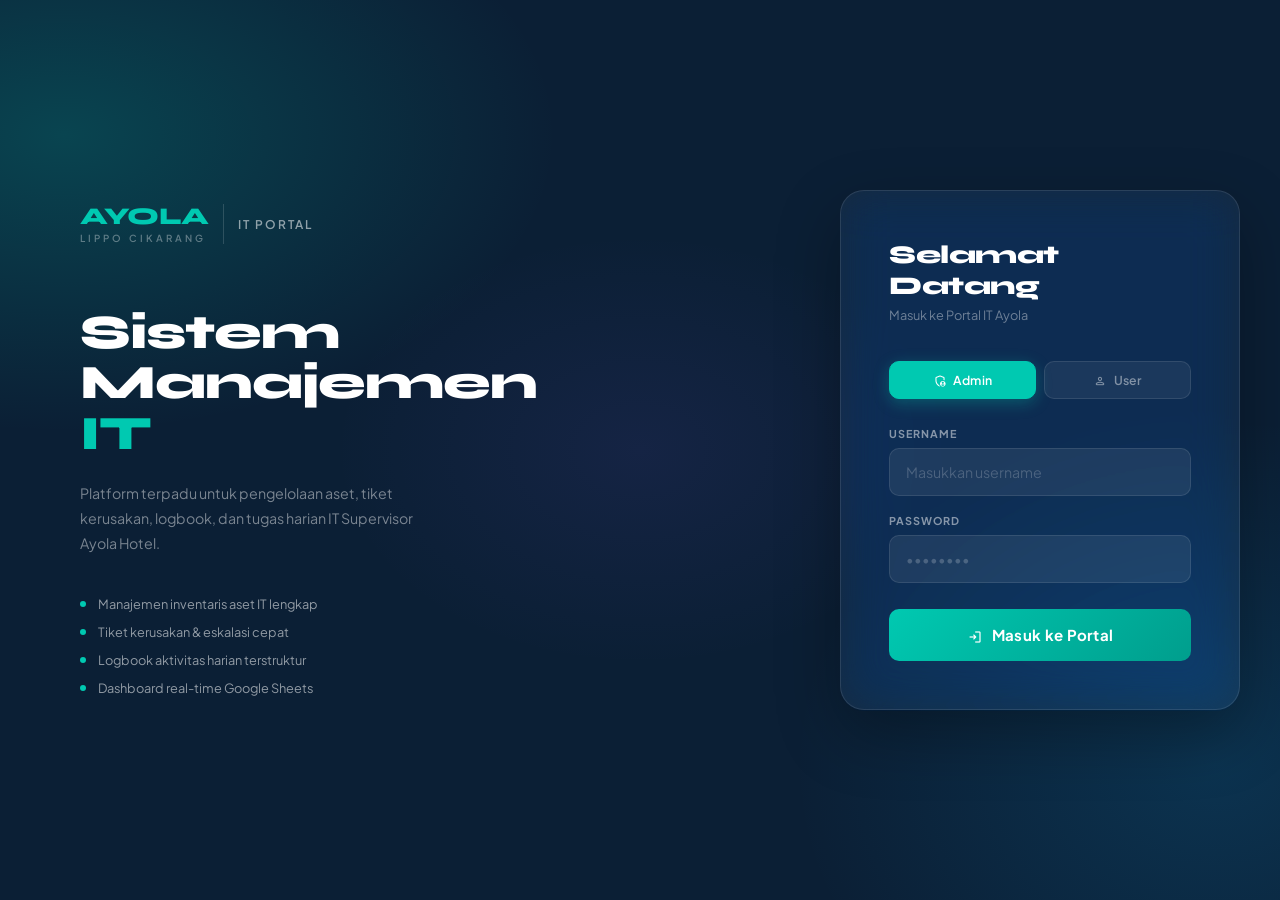
==== commit f95cb944: "Add files via upload" ====
--- a/index.html
+++ b/index.html
@@ -55,12 +55,6 @@
         <input id="lPass" type="password" placeholder="••••••••" autocomplete="current-password">
       </div>
 
-      <div style="background:rgba(0,201,177,0.07);border:1px solid rgba(0,201,177,0.15);border-radius:8px;padding:12px 14px;margin-bottom:16px;font-size:0.78rem;color:rgba(255,255,255,0.5)">
-        <div style="margin-bottom:4px;color:rgba(255,255,255,0.35);font-weight:700;text-transform:uppercase;letter-spacing:1px;font-size:0.65rem">Demo Akun</div>
-        <div>Admin: <span style="color:var(--teal)">admin</span> / <span style="color:var(--teal)">admin123</span></div>
-        <div>User: <span style="color:var(--amber)">user</span> / <span style="color:var(--amber)">user123</span></div>
-      </div>
-
       <button class="login-btn" onclick="doLogin()">
         <span class="material-symbols-rounded" style="font-size:16px;vertical-align:middle;margin-right:6px">login</span>
         Masuk ke Portal
@@ -83,7 +77,7 @@
 
 // Built-in accounts: admin & user (for demo / fallback)
 const LOCAL_ACCOUNTS = [
-  { username: 'admin', password: 'admin123', nama: 'Administrator', role: 'admin' },
+  { username: 'admin', password: 'adminayola', nama: 'Administrator', role: 'admin' },
   { username: 'it',    password: 'ayola2024', nama: 'IT Supervisor',  role: 'admin' },
   { username: 'user',  password: 'user123',  nama: 'Staff IT',        role: 'user'  },
   { username: 'staff', password: 'staff123', nama: 'Staff Umum',      role: 'user'  },
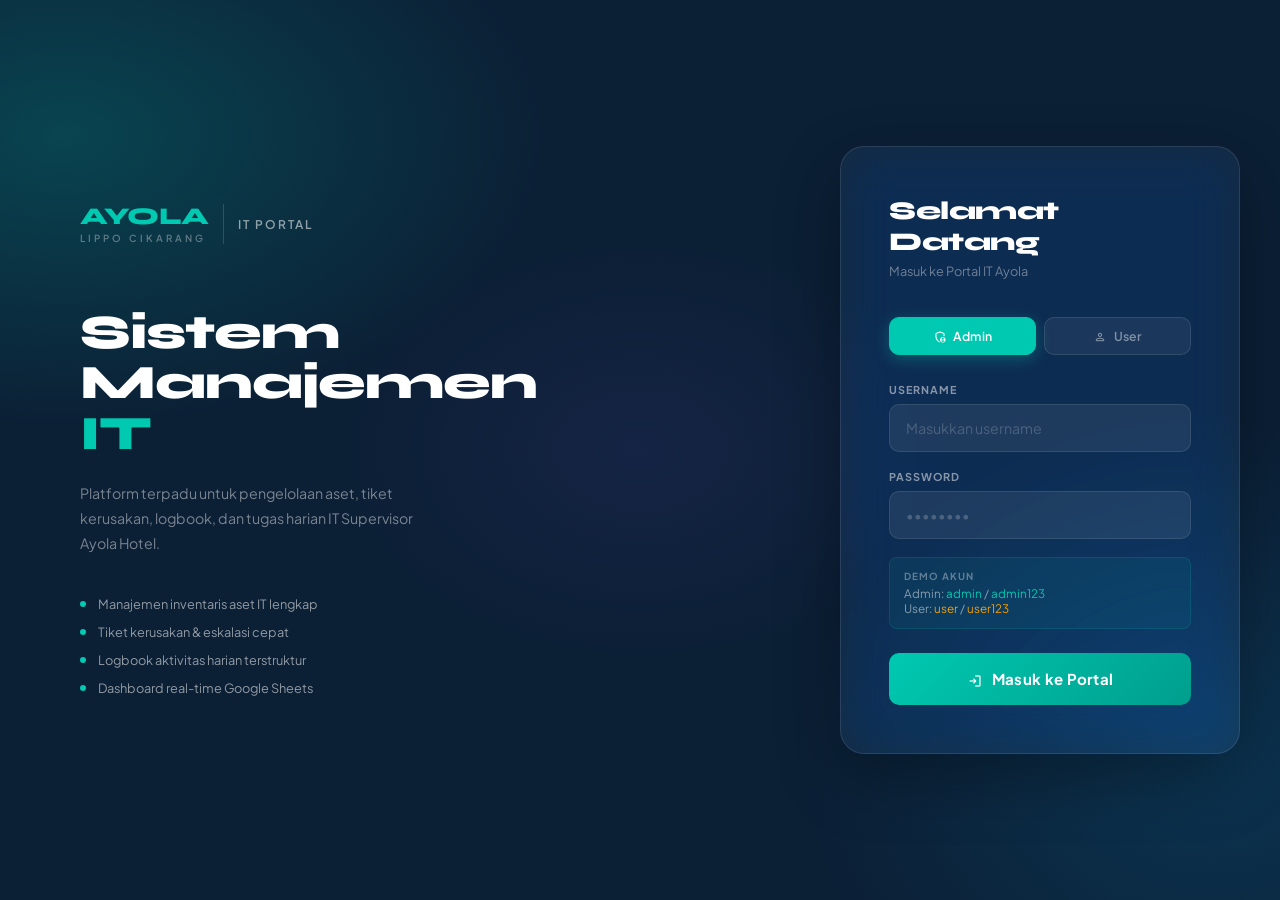
==== commit 9c2d7ad7: "Add files via upload" ====
--- a/index.html
+++ b/index.html
@@ -55,6 +55,12 @@
         <input id="lPass" type="password" placeholder="••••••••" autocomplete="current-password">
       </div>
 
+      <div style="background:rgba(0,201,177,0.07);border:1px solid rgba(0,201,177,0.15);border-radius:8px;padding:12px 14px;margin-bottom:16px;font-size:0.78rem;color:rgba(255,255,255,0.5)">
+        <div style="margin-bottom:4px;color:rgba(255,255,255,0.35);font-weight:700;text-transform:uppercase;letter-spacing:1px;font-size:0.65rem">Demo Akun</div>
+        <div>Admin: <span style="color:var(--teal)">admin</span> / <span style="color:var(--teal)">admin123</span></div>
+        <div>User: <span style="color:var(--amber)">user</span> / <span style="color:var(--amber)">user123</span></div>
+      </div>
+
       <button class="login-btn" onclick="doLogin()">
         <span class="material-symbols-rounded" style="font-size:16px;vertical-align:middle;margin-right:6px">login</span>
         Masuk ke Portal
@@ -73,11 +79,11 @@
   btn.classList.add('active');
 }
 
-const API = "https://sheetdb.io/api/v1/uflcumfapg0oz";
+const API = "https://sheetdb.io/api/v1/blk7obm7z1uo2";
 
 // Built-in accounts: admin & user (for demo / fallback)
 const LOCAL_ACCOUNTS = [
-  { username: 'admin', password: 'adminayola', nama: 'Administrator', role: 'admin' },
+  { username: 'admin', password: 'admin123', nama: 'Administrator', role: 'admin' },
   { username: 'it',    password: 'ayola2024', nama: 'IT Supervisor',  role: 'admin' },
   { username: 'user',  password: 'user123',  nama: 'Staff IT',        role: 'user'  },
   { username: 'staff', password: 'staff123', nama: 'Staff Umum',      role: 'user'  },
